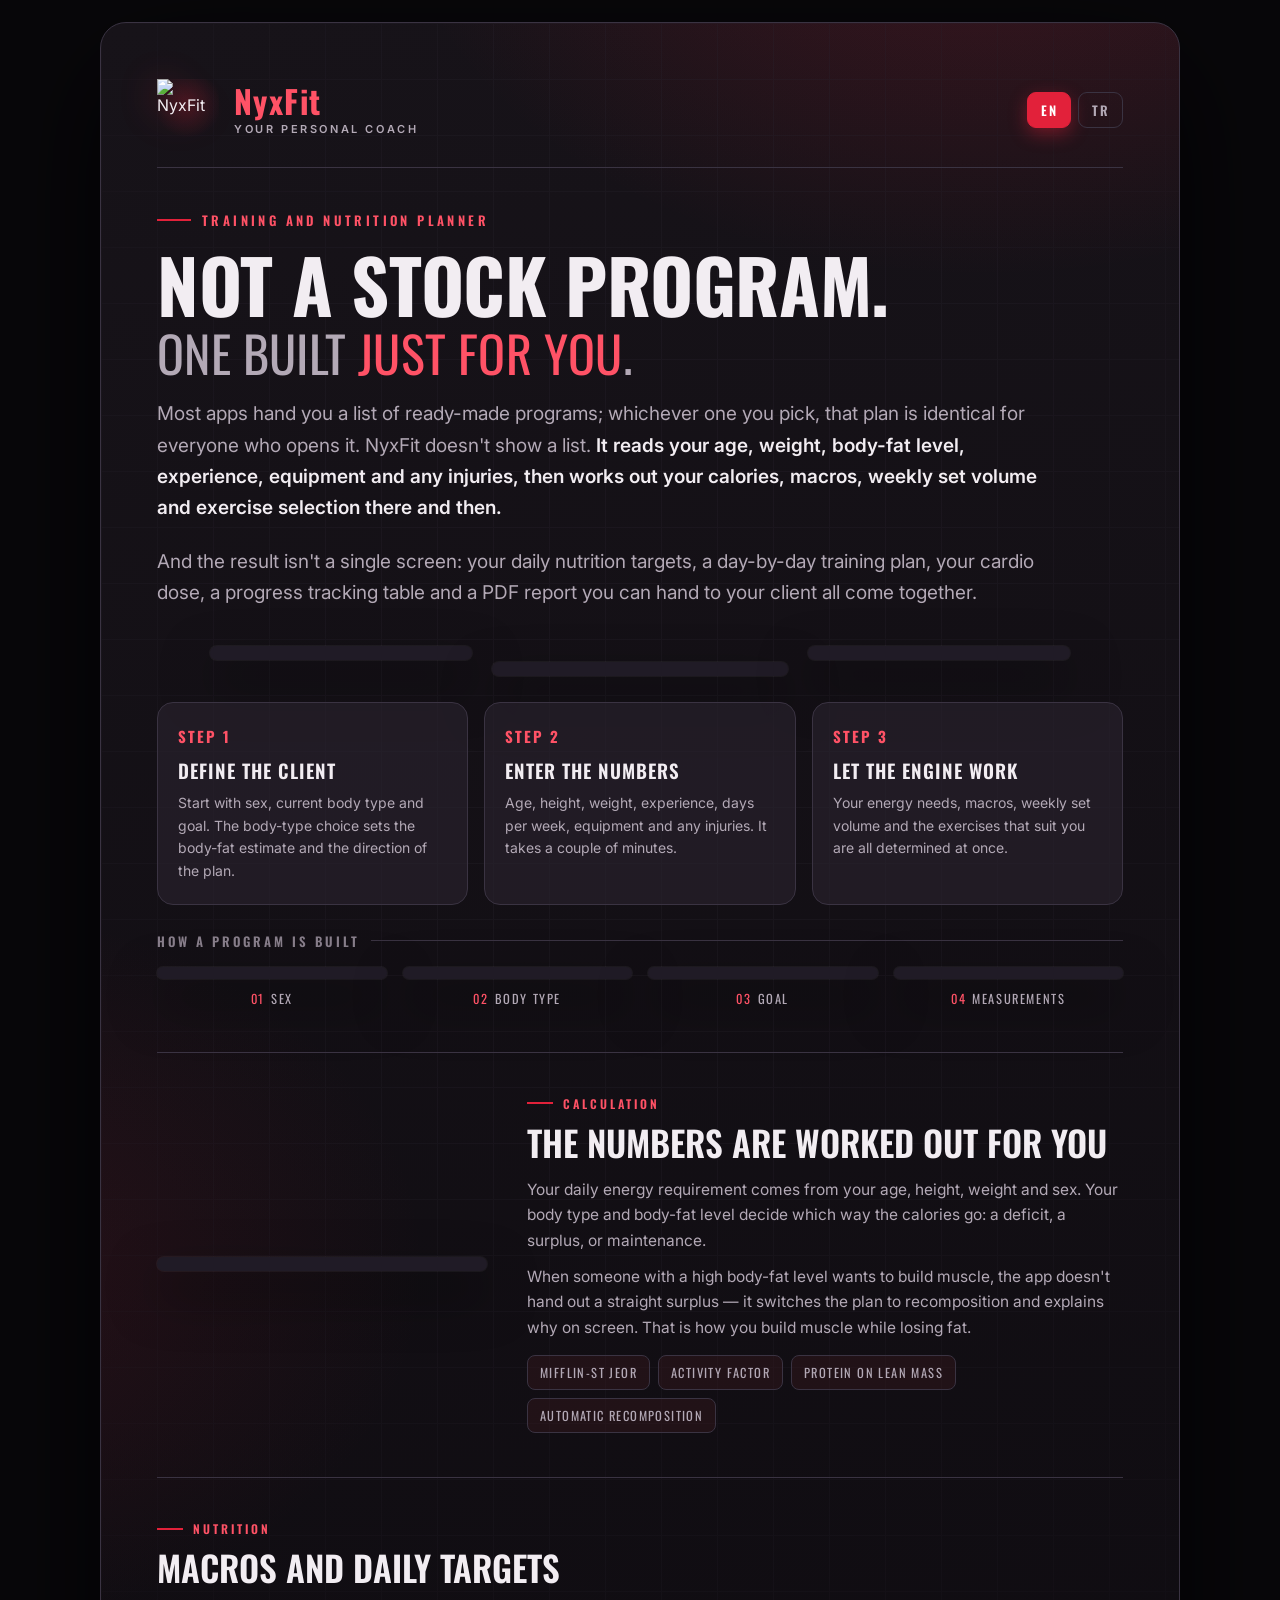
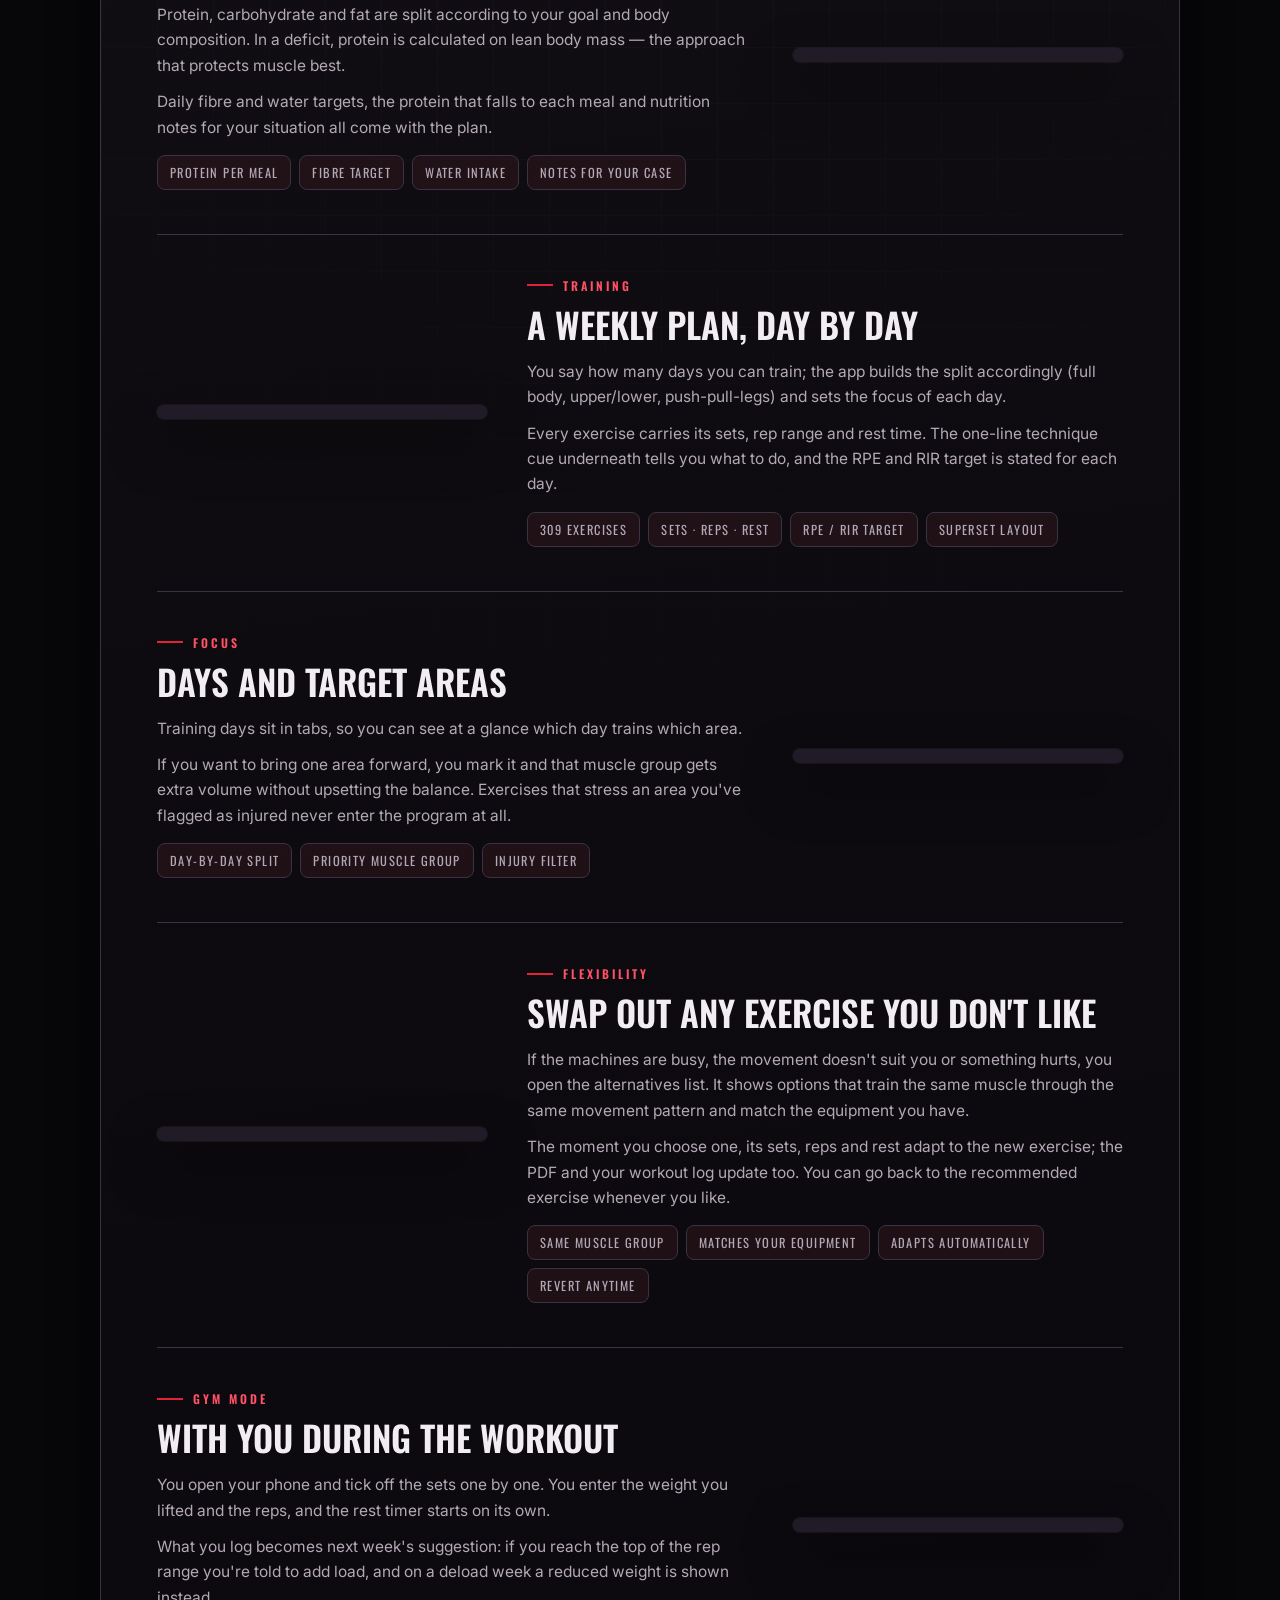
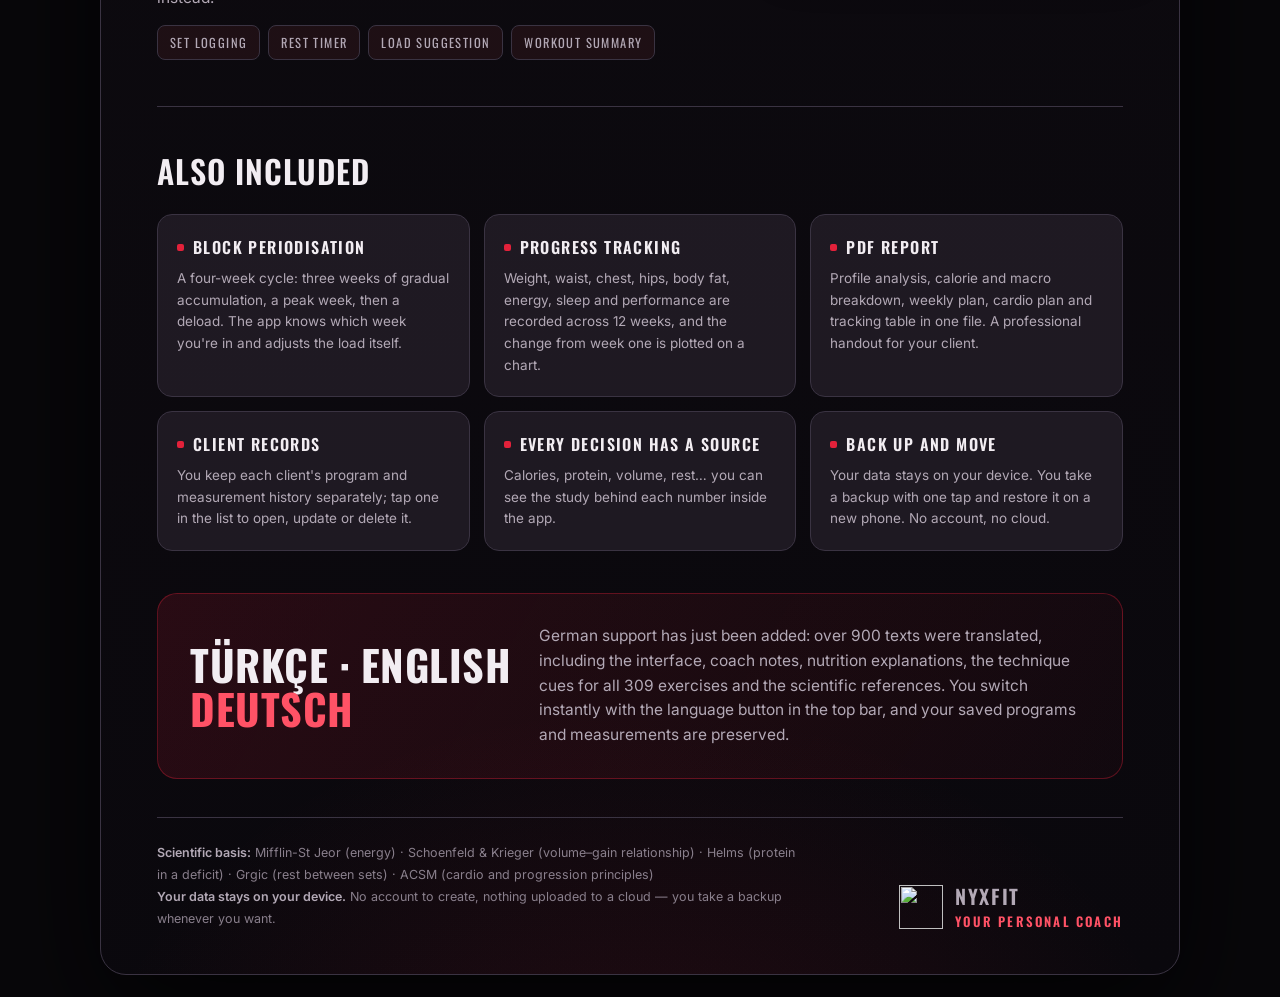
==== en.html @ 2f32eb9a "Add files via upload" ====
<!DOCTYPE html>
<html lang="en">
<head>
<meta charset="utf-8">
<meta name="viewport" content="width=device-width,initial-scale=1">
<title>NyxFit — Personal training and nutrition planner</title>
<meta name="description" content="NyxFit doesn't list stock programs. It reads your age, weight, body-fat level, experience and equipment, then works out your calories, macros, weekly set volume and exercise selection.">
<meta name="theme-color" content="#0e0b10">
<link rel="icon" href="https://utkuozcn.github.io/NyxFit/logo.png">
<link rel="apple-touch-icon" href="https://utkuozcn.github.io/NyxFit/logo.png">
<link rel="alternate" hreflang="tr" href="https://utkuozcn.github.io/NyxFit/">
<link rel="alternate" hreflang="en" href="https://utkuozcn.github.io/NyxFit/en.html">
<link rel="alternate" hreflang="x-default" href="https://utkuozcn.github.io/NyxFit/">

<meta property="og:type" content="website">
<meta property="og:site_name" content="NyxFit">
<meta property="og:locale" content="en_US">
<meta property="og:url" content="https://utkuozcn.github.io/NyxFit/en.html">
<meta property="og:title" content="NyxFit — Your Personal Coach">
<meta property="og:description" content="Not a stock program — one built just for you. Personalised calories, macros and a weekly training plan. Turkish, English and German.">
<meta property="og:image" content="https://utkuozcn.github.io/NyxFit/og-image-en.png">
<meta property="og:image:secure_url" content="https://utkuozcn.github.io/NyxFit/og-image-en.png">
<meta property="og:image:type" content="image/png">
<meta property="og:image:width" content="1200">
<meta property="og:image:height" content="630">
<meta property="og:image:alt" content="NyxFit — Not a stock program, one built just for you.">

<meta name="twitter:card" content="summary_large_image">
<meta name="twitter:title" content="NyxFit — Your Personal Coach">
<meta name="twitter:description" content="Not a stock program — one built just for you. Personalised calories, macros and a weekly training plan. Turkish, English and German.">
<meta name="twitter:image" content="https://utkuozcn.github.io/NyxFit/og-image-en.png">
<meta name="twitter:image:alt" content="NyxFit — Not a stock program, one built just for you.">

<link rel="preconnect" href="https://fonts.googleapis.com">
<link rel="preconnect" href="https://fonts.gstatic.com" crossorigin>
<link href="https://fonts.googleapis.com/css2?family=Oswald:wght@400;500;600;700&family=Inter:wght@400;500;600;700;800&display=swap" rel="stylesheet">
<style>
:root{
  --bg1:#171319; --bg2:#0e0b10; --card:#2a2430;
  --red:#e2213a; --red-bright:#ff5266; --red-deep:#8f1a2b;
  --ink:#f2edf2; --sub:#b3a9b6; --faint:#897f8c; --line:#3a3342; --line2:#2c2733;
  --display:'Oswald','DejaVu Sans Condensed','Arial Narrow',sans-serif;
  --body:'Inter','DejaVu Sans',system-ui,sans-serif;
}
*{box-sizing:border-box;margin:0;padding:0}
body{background:#08070a;color:var(--ink);font-family:var(--body);display:flex;justify-content:center;padding:22px 10px;-webkit-font-smoothing:antialiased}
.poster{
  width:1080px;position:relative;overflow:hidden;border:1px solid var(--line);border-radius:26px;
  background:
    radial-gradient(1000px 700px at 82% -4%, rgba(226,33,58,.20), transparent 60%),
    radial-gradient(820px 620px at -14% 30%, rgba(143,26,43,.17), transparent 58%),
    radial-gradient(900px 700px at 50% 104%, rgba(226,33,58,.12), transparent 62%),
    linear-gradient(172deg,var(--bg1) 0%,var(--bg2) 52%,#0a080d 100%);
  padding:56px 56px 44px;box-shadow:0 40px 120px rgba(0,0,0,.72);
}
.poster::before{
  content:"";position:absolute;inset:0;pointer-events:none;opacity:.26;
  background-image:linear-gradient(var(--line2) 1px,transparent 1px),linear-gradient(90deg,var(--line2) 1px,transparent 1px);
  background-size:56px 56px;
  mask-image:radial-gradient(130% 60% at 50% 12%,#000 22%,transparent 76%);
  -webkit-mask-image:radial-gradient(130% 60% at 50% 12%,#000 22%,transparent 76%);
}
.poster>*{position:relative}

.top{display:flex;align-items:center;gap:15px;padding-bottom:26px;border-bottom:1px solid var(--line)}
.logo{width:62px;height:62px;flex:0 0 auto;display:grid;place-items:center;border-radius:16px;
  background:radial-gradient(circle at 50% 40%, rgba(226,33,58,.22), rgba(226,33,58,0) 70%)}
.logo img{width:100%;height:100%;object-fit:contain;display:block;filter:drop-shadow(0 6px 18px rgba(226,33,58,.45))}
.wm b{font-family:var(--display);font-weight:700;font-size:32px;letter-spacing:1.4px;color:var(--red-bright);display:block;line-height:1}
.wm span{font-size:11px;letter-spacing:2.6px;text-transform:uppercase;color:var(--sub);font-weight:600;display:block;margin-top:5px}
.langs{margin-left:auto;display:flex;gap:7px;align-items:center}
.lang{font-family:var(--display);font-size:13px;font-weight:600;letter-spacing:1.5px;padding:7px 13px;
  border-radius:9px;border:1px solid var(--line);color:var(--sub);text-decoration:none;display:inline-block;
  transition:border-color .15s ease,color .15s ease,background .15s ease}
a.lang:hover{border-color:var(--red);color:var(--ink);background:rgba(226,33,58,.12)}
.lang.on{background:var(--red);border-color:var(--red);color:#fff;box-shadow:0 6px 18px rgba(226,33,58,.4)}



.eyebrow{font-family:var(--display);font-weight:600;font-size:13px;letter-spacing:3.4px;text-transform:uppercase;color:var(--red-bright);display:flex;align-items:center;gap:11px;margin:42px 0 18px}
.eyebrow::before{content:"";width:34px;height:2px;background:var(--red)}
h1{font-family:var(--display);font-weight:700;font-size:74px;line-height:.97;text-transform:uppercase;letter-spacing:-.3px}
h1 .thin{display:block;font-weight:400;color:var(--sub);font-size:50px;margin-top:8px;letter-spacing:.4px}
h1 .hot{color:var(--red-bright)}
.lede{font-size:19px;line-height:1.65;color:var(--sub);max-width:900px;margin-top:22px}
.lede b{color:var(--ink);font-weight:600}

.hero-shots{display:flex;gap:20px;justify-content:center;align-items:flex-end;margin:38px 0 4px}
.hero-shots .phone{width:262px}
.hero-shots .phone.mid{width:296px;margin-bottom:-16px}

.phone{border:7px solid #201b26;border-radius:30px;overflow:hidden;background:#000;box-shadow:0 22px 50px rgba(0,0,0,.6),0 0 0 1px rgba(255,255,255,.05)}
.phone img{width:100%;display:block}

.how{margin-top:42px;display:grid;grid-template-columns:repeat(3,1fr);gap:16px}
.how .s{background:rgba(42,36,48,.6);border:1px solid var(--line);border-radius:16px;padding:22px 20px}
.how .n{font-family:var(--display);font-weight:700;font-size:15px;letter-spacing:2px;color:var(--red-bright);margin-bottom:9px}
.how b{font-family:var(--display);font-weight:600;font-size:19px;letter-spacing:1px;text-transform:uppercase;display:block;margin-bottom:8px}
.how p{font-size:14px;line-height:1.6;color:var(--sub)}

.flow{margin-top:26px}
.flow-h{font-family:var(--display);font-weight:600;font-size:13px;letter-spacing:3px;text-transform:uppercase;color:var(--faint);margin-bottom:16px;display:flex;align-items:center;gap:11px}
.flow-h::after{content:"";flex:1;height:1px;background:var(--line)}
.flow-row{display:grid;grid-template-columns:repeat(4,1fr);gap:16px}
.step{display:flex;flex-direction:column;gap:10px}
.step .phone{border-width:6px;border-radius:24px}
.step .cap{font-family:var(--display);font-size:12.5px;letter-spacing:1.6px;text-transform:uppercase;color:var(--sub);text-align:center}
.step .cap i{font-style:normal;color:var(--red-bright);margin-right:6px}

.feat{display:grid;grid-template-columns:330px 1fr;gap:40px;align-items:center;margin-top:44px;padding-top:42px;border-top:1px solid var(--line)}
.feat.rev{grid-template-columns:1fr 330px}
.feat.rev .shot{order:2}
.feat .phone{width:100%}
.copy .label{font-family:var(--display);font-weight:600;font-size:12px;letter-spacing:3px;text-transform:uppercase;color:var(--red-bright);margin-bottom:12px;display:flex;align-items:center;gap:10px}
.copy .label::before{content:"";width:26px;height:2px;background:var(--red)}
.copy h2{font-family:var(--display);font-weight:600;font-size:35px;line-height:1.08;text-transform:uppercase;margin-bottom:15px}
.copy p{font-size:15.5px;line-height:1.64;color:var(--sub);margin-bottom:11px}
.chips{display:flex;flex-wrap:wrap;gap:8px;margin-top:15px}
.chips span{font-family:var(--display);font-size:12.5px;letter-spacing:1.4px;text-transform:uppercase;color:var(--sub);border:1px solid var(--line);background:rgba(58,26,32,.4);padding:7px 12px;border-radius:8px}

.more{margin-top:46px;padding-top:40px;border-top:1px solid var(--line)}
.more .head{font-family:var(--display);font-weight:600;font-size:32px;text-transform:uppercase;letter-spacing:1px;margin-bottom:20px}
.xgrid{display:grid;grid-template-columns:repeat(3,1fr);gap:14px}
.x{background:rgba(42,36,48,.62);border:1px solid var(--line);border-radius:15px;padding:20px 19px}
.x b{font-family:var(--display);font-weight:600;font-size:16px;letter-spacing:1.4px;text-transform:uppercase;display:flex;align-items:center;gap:9px;margin-bottom:9px}
.x b::before{content:"";width:7px;height:7px;border-radius:2px;background:var(--red);flex:0 0 auto}
.x p{font-size:13.5px;line-height:1.6;color:var(--sub)}

.langband{margin-top:42px;border:1px solid rgba(226,33,58,.35);background:linear-gradient(120deg,rgba(226,33,58,.14),rgba(143,26,43,.06));border-radius:20px;padding:30px 32px;display:flex;align-items:center;gap:28px;flex-wrap:wrap}
.langband .big{font-family:var(--display);font-weight:700;font-size:42px;letter-spacing:.5px;text-transform:uppercase;line-height:1.05}
.langband .big em{font-style:normal;color:var(--red-bright)}
.langband p{font-size:15.5px;line-height:1.6;color:var(--sub);flex:1;min-width:320px}

.foot{margin-top:38px;padding-top:24px;border-top:1px solid var(--line);display:flex;justify-content:space-between;align-items:flex-end;gap:26px;flex-wrap:wrap}
.cite{font-size:12.5px;color:var(--faint);line-height:1.75;max-width:640px}
.cite b{color:var(--sub);font-weight:600}
.sign{display:flex;align-items:center;gap:12px}
.sign img{width:44px;height:44px;object-fit:contain}
.sign div{font-family:var(--display);font-weight:600;font-size:20px;letter-spacing:1.6px;text-transform:uppercase;color:var(--sub);line-height:1.25}
.sign em{font-style:normal;color:var(--red-bright);display:block;font-size:13px;letter-spacing:2.2px;margin-top:4px}

@media print{ body{padding:0;background:#fff} .poster{border:none;border-radius:0;box-shadow:none;width:100%} }
@media (max-width:1140px){
  .poster{width:100%;padding:32px 20px 28px}
  h1{font-size:8.4vw} h1 .thin{font-size:5.8vw}
  .hero-shots{flex-wrap:wrap;gap:14px} .hero-shots .phone,.hero-shots .phone.mid{width:44%;margin:0}
  .how,.xgrid{grid-template-columns:1fr}
  .flow-row{grid-template-columns:1fr 1fr}
  .feat,.feat.rev{grid-template-columns:1fr;gap:24px} .feat.rev .shot{order:0}
  .shot{max-width:330px;margin:0 auto}
  .copy h2{font-size:29px}
  .langband .big{font-size:31px}
}
</style>
</head>
<body>
<div class="poster">

  <div class="top">
    <div class="logo"><img src="img-en/logo.webp" alt="NyxFit"></div>
    <div class="wm"><b>NyxFit</b><span>Your Personal Coach</span></div>
    <div class="langs">
      <span class="lang on">EN</span>
      <a class="lang" href="index.html" hreflang="tr">TR</a>
    </div>
  </div>

  <div class="eyebrow">Training and nutrition planner</div>
  <h1>Not a stock program.<span class="thin">One built <span class="hot">just for you</span>.</span></h1>
  <p class="lede">Most apps hand you a list of ready-made programs; whichever one you pick, that plan is identical for everyone who opens it. NyxFit doesn't show a list. <b>It reads your age, weight, body-fat level, experience, equipment and any injuries, then works out your calories, macros, weekly set volume and exercise selection there and then.</b></p>
  <p class="lede">And the result isn't a single screen: your daily nutrition targets, a day-by-day training plan, your cardio dose, a progress tracking table and a PDF report you can hand to your client all come together.</p>

  <div class="hero-shots">
    <div class="phone"><img src="img-en/ana.webp" alt=""></div>
    <div class="phone mid"><img src="img-en/programkarti.webp" alt=""></div>
    <div class="phone"><img src="img-en/program.webp" alt=""></div>
  </div>

  <div class="how"><div class="s"><div class="n">STEP 1</div><b>Define the client</b><p>Start with sex, current body type and goal. The body-type choice sets the body-fat estimate and the direction of the plan.</p></div><div class="s"><div class="n">STEP 2</div><b>Enter the numbers</b><p>Age, height, weight, experience, days per week, equipment and any injuries. It takes a couple of minutes.</p></div><div class="s"><div class="n">STEP 3</div><b>Let the engine work</b><p>Your energy needs, macros, weekly set volume and the exercises that suit you are all determined at once.</p></div></div>

  <div class="flow">
    <div class="flow-h">How a program is built</div>
    <div class="flow-row"><div class="step"><div class="phone"><img loading="lazy" src="img-en/cinsiyet.webp" alt=""></div><div class="cap"><i>01</i>Sex</div></div><div class="step"><div class="phone"><img loading="lazy" src="img-en/vucut.webp" alt=""></div><div class="cap"><i>02</i>Body type</div></div><div class="step"><div class="phone"><img loading="lazy" src="img-en/hedef.webp" alt=""></div><div class="cap"><i>03</i>Goal</div></div><div class="step"><div class="phone"><img loading="lazy" src="img-en/bilgiler.webp" alt=""></div><div class="cap"><i>04</i>Measurements</div></div></div>
  </div>

  
    <section class="feat ">
      <div class="shot"><div class="phone"><img loading="lazy" src="img-en/programkarti.webp" alt=""></div></div>
      <div class="copy">
        <div class="label">Calculation</div>
        <h2>The numbers are worked out for you</h2>
        <p>Your daily energy requirement comes from your age, height, weight and sex. Your body type and body-fat level decide which way the calories go: a deficit, a surplus, or maintenance.</p><p>When someone with a high body-fat level wants to build muscle, the app doesn't hand out a straight surplus — it switches the plan to recomposition and explains why on screen. That is how you build muscle while losing fat.</p>
        <div class="chips"><span>Mifflin-St Jeor</span><span>Activity factor</span><span>Protein on lean mass</span><span>Automatic recomposition</span></div>
      </div>
    </section>
    <section class="feat rev">
      <div class="shot"><div class="phone"><img loading="lazy" src="img-en/besin.webp" alt=""></div></div>
      <div class="copy">
        <div class="label">Nutrition</div>
        <h2>Macros and daily targets</h2>
        <p>Protein, carbohydrate and fat are split according to your goal and body composition. In a deficit, protein is calculated on lean body mass — the approach that protects muscle best.</p><p>Daily fibre and water targets, the protein that falls to each meal and nutrition notes for your situation all come with the plan.</p>
        <div class="chips"><span>Protein per meal</span><span>Fibre target</span><span>Water intake</span><span>Notes for your case</span></div>
      </div>
    </section>
    <section class="feat ">
      <div class="shot"><div class="phone"><img loading="lazy" src="img-en/program.webp" alt=""></div></div>
      <div class="copy">
        <div class="label">Training</div>
        <h2>A weekly plan, day by day</h2>
        <p>You say how many days you can train; the app builds the split accordingly (full body, upper/lower, push-pull-legs) and sets the focus of each day.</p><p>Every exercise carries its sets, rep range and rest time. The one-line technique cue underneath tells you what to do, and the RPE and RIR target is stated for each day.</p>
        <div class="chips"><span>309 exercises</span><span>Sets · reps · rest</span><span>RPE / RIR target</span><span>Superset layout</span></div>
      </div>
    </section>
    <section class="feat rev">
      <div class="shot"><div class="phone"><img loading="lazy" src="img-en/gunsecim.webp" alt=""></div></div>
      <div class="copy">
        <div class="label">Focus</div>
        <h2>Days and target areas</h2>
        <p>Training days sit in tabs, so you can see at a glance which day trains which area.</p><p>If you want to bring one area forward, you mark it and that muscle group gets extra volume without upsetting the balance. Exercises that stress an area you've flagged as injured never enter the program at all.</p>
        <div class="chips"><span>Day-by-day split</span><span>Priority muscle group</span><span>Injury filter</span></div>
      </div>
    </section>
    <section class="feat ">
      <div class="shot"><div class="phone"><img loading="lazy" src="img-en/alternatif.webp" alt=""></div></div>
      <div class="copy">
        <div class="label">Flexibility</div>
        <h2>Swap out any exercise you don't like</h2>
        <p>If the machines are busy, the movement doesn't suit you or something hurts, you open the alternatives list. It shows options that train the same muscle through the same movement pattern and match the equipment you have.</p><p>The moment you choose one, its sets, reps and rest adapt to the new exercise; the PDF and your workout log update too. You can go back to the recommended exercise whenever you like.</p>
        <div class="chips"><span>Same muscle group</span><span>Matches your equipment</span><span>Adapts automatically</span><span>Revert anytime</span></div>
      </div>
    </section>
    <section class="feat rev">
      <div class="shot"><div class="phone"><img loading="lazy" src="img-en/salonmodu.webp" alt=""></div></div>
      <div class="copy">
        <div class="label">Gym mode</div>
        <h2>With you during the workout</h2>
        <p>You open your phone and tick off the sets one by one. You enter the weight you lifted and the reps, and the rest timer starts on its own.</p><p>What you log becomes next week's suggestion: if you reach the top of the rep range you're told to add load, and on a deload week a reduced weight is shown instead.</p>
        <div class="chips"><span>Set logging</span><span>Rest timer</span><span>Load suggestion</span><span>Workout summary</span></div>
      </div>
    </section>

  <div class="more">
    <div class="head">Also included</div>
    <div class="xgrid"><div class='x'><b>Block periodisation</b><p>A four-week cycle: three weeks of gradual accumulation, a peak week, then a deload. The app knows which week you're in and adjusts the load itself.</p></div><div class='x'><b>Progress tracking</b><p>Weight, waist, chest, hips, body fat, energy, sleep and performance are recorded across 12 weeks, and the change from week one is plotted on a chart.</p></div><div class='x'><b>PDF report</b><p>Profile analysis, calorie and macro breakdown, weekly plan, cardio plan and tracking table in one file. A professional handout for your client.</p></div><div class='x'><b>Client records</b><p>You keep each client's program and measurement history separately; tap one in the list to open, update or delete it.</p></div><div class='x'><b>Every decision has a source</b><p>Calories, protein, volume, rest… you can see the study behind each number inside the app.</p></div><div class='x'><b>Back up and move</b><p>Your data stays on your device. You take a backup with one tap and restore it on a new phone. No account, no cloud.</p></div></div>
  </div>

  <div class="langband">
    <div class="big"><span lang="tr">Türkçe</span> · English<br><em lang="de">Deutsch</em></div>
    <p>German support has just been added: over 900 texts were translated, including the interface, coach notes, nutrition explanations, the technique cues for all 309 exercises and the scientific references. You switch instantly with the language button in the top bar, and your saved programs and measurements are preserved.</p>
  </div>

  <div class="foot">
    <div class="cite">
      <b>Scientific basis:</b> Mifflin-St Jeor (energy) · Schoenfeld &amp; Krieger (volume–gain relationship) · Helms (protein in a deficit) · Grgic (rest between sets) · ACSM (cardio and progression principles)<br>
      <b>Your data stays on your device.</b> No account to create, nothing uploaded to a cloud — you take a backup whenever you want.
    </div>
    <div class="sign">
      <img src="img-en/logo.webp" alt="">
      <div>NyxFit<em>Your Personal Coach</em></div>
    </div>
  </div>

</div>
</body>
</html>
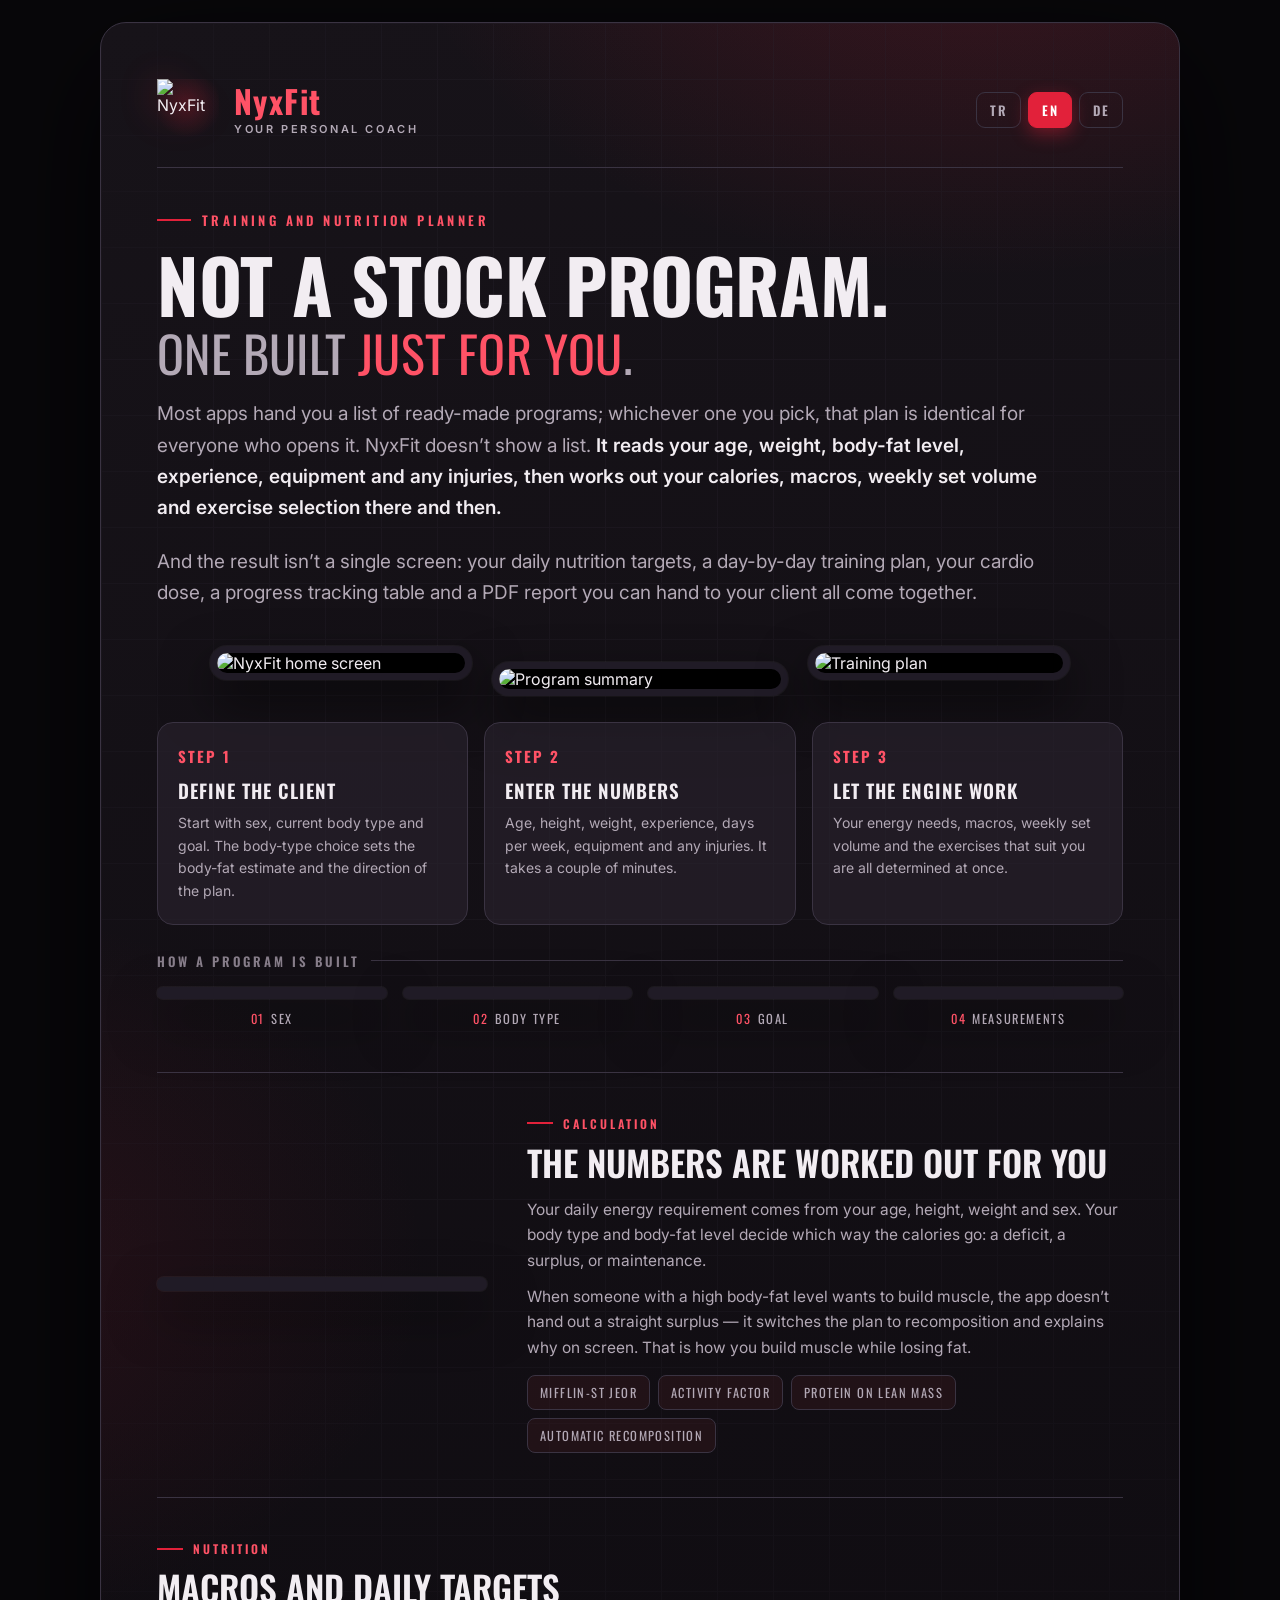
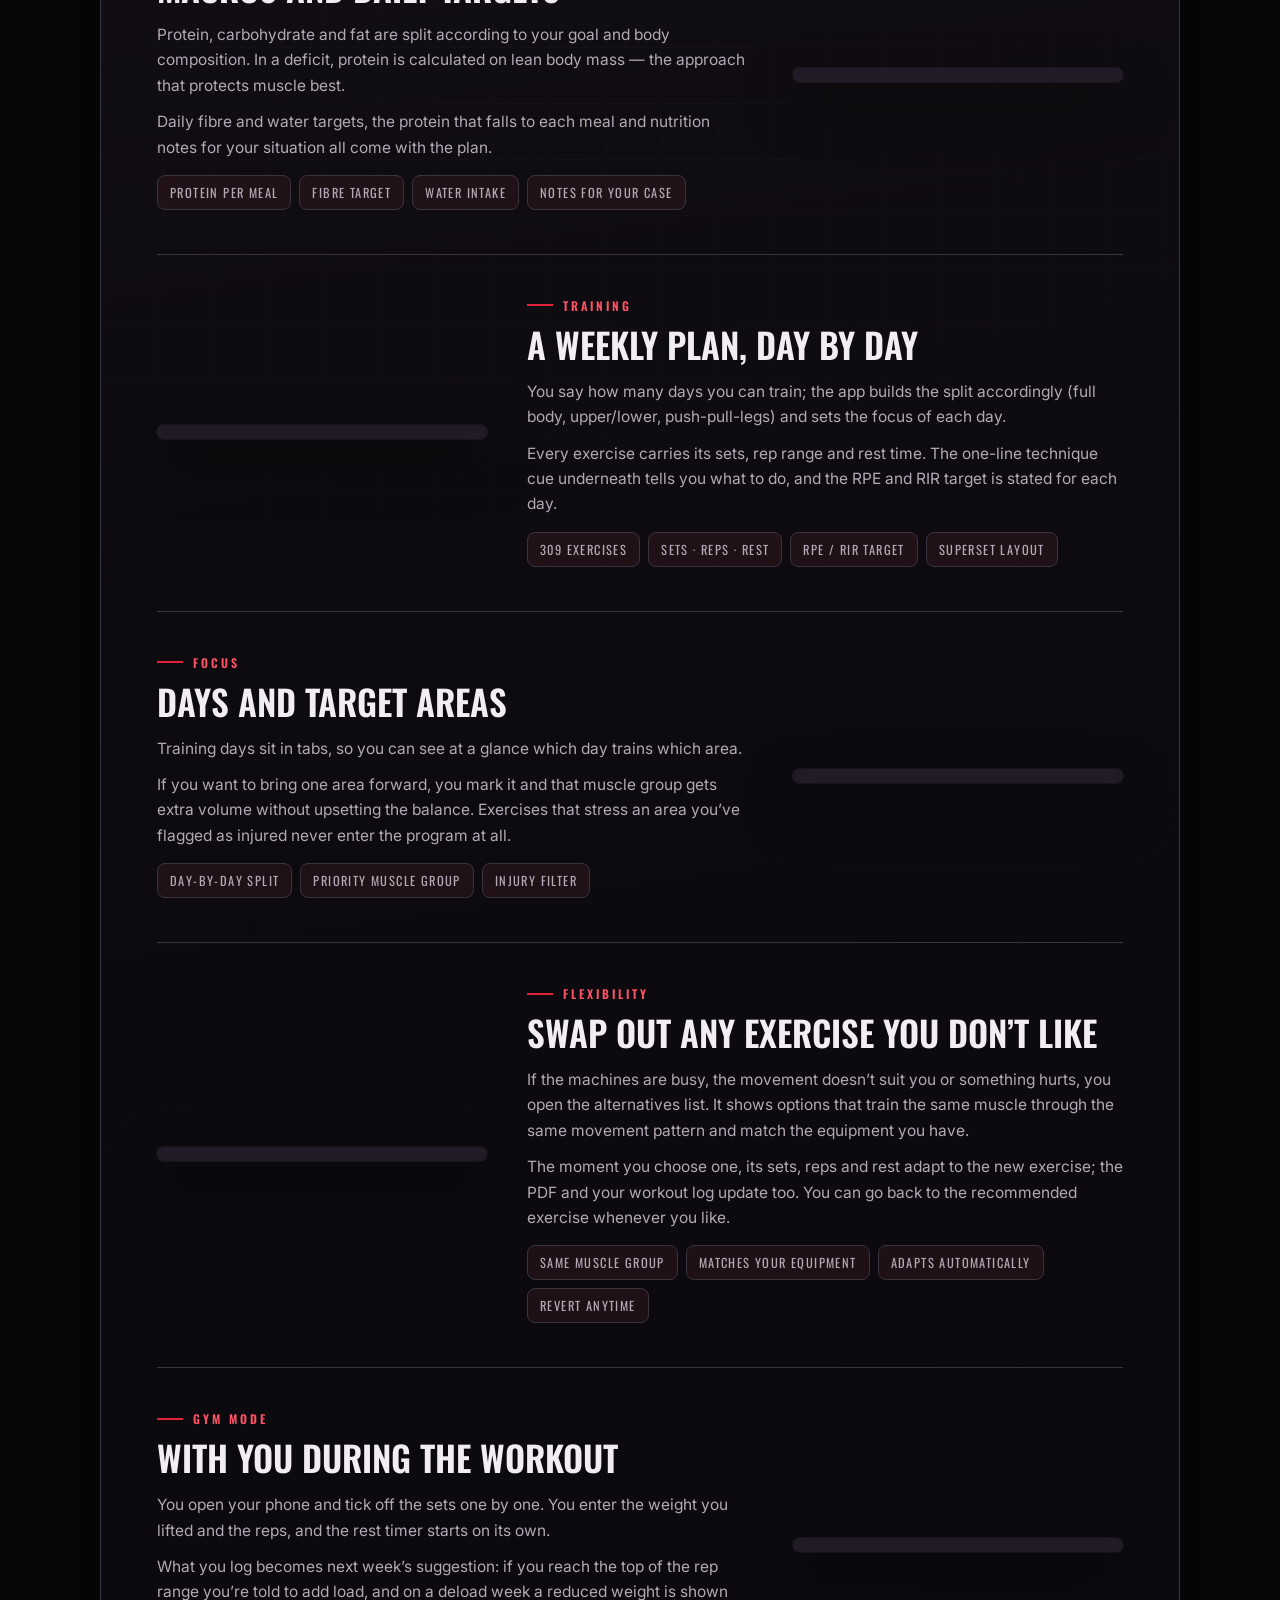
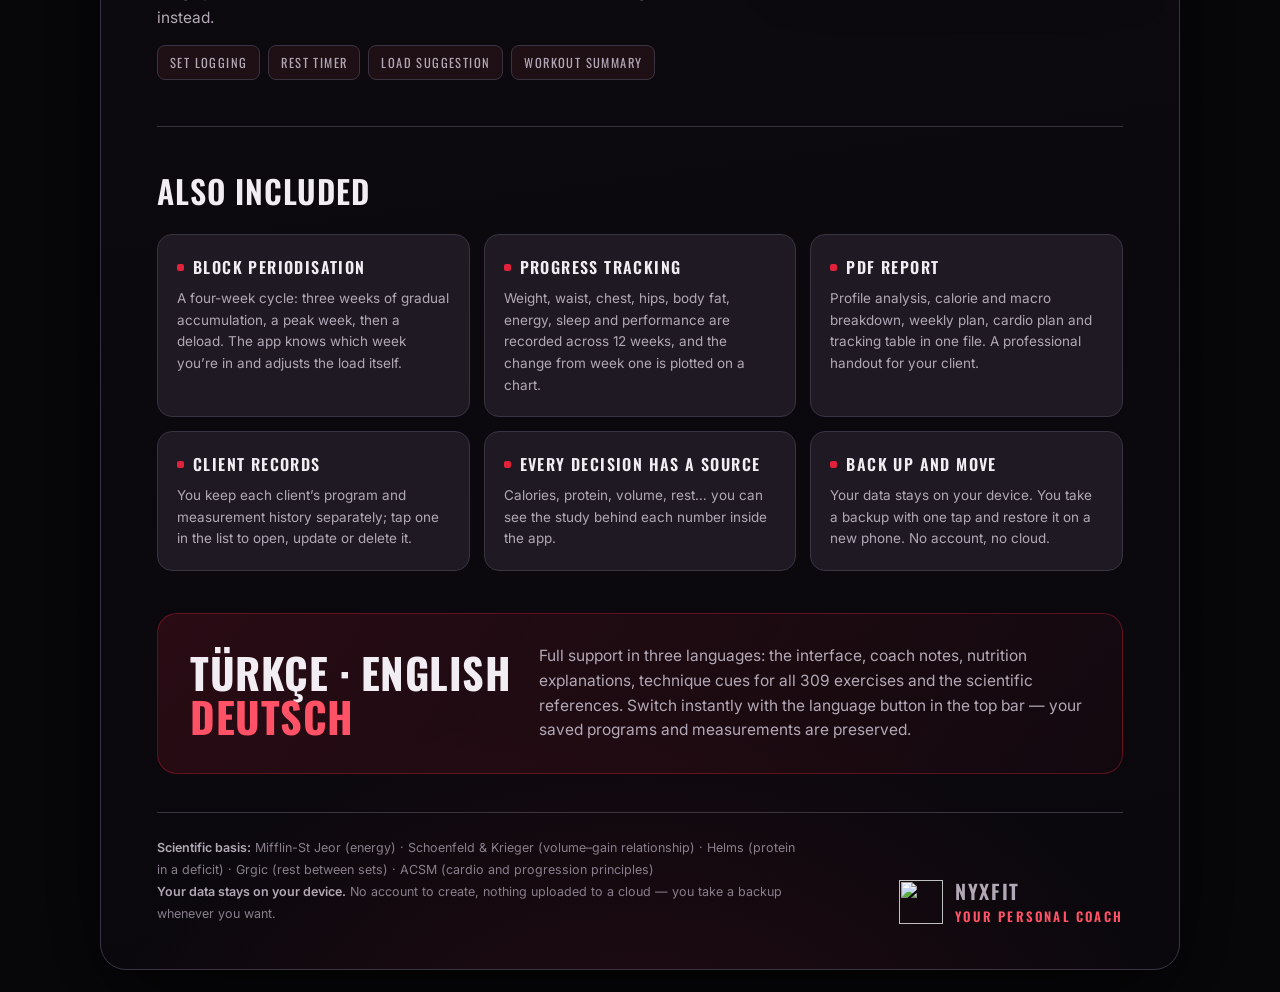
==== commit 2e184364: "Add files via upload" ====
--- a/en.html
+++ b/en.html
@@ -6,247 +6,154 @@
 <title>NyxFit — Personal training and nutrition planner</title>
 <meta name="description" content="NyxFit doesn't list stock programs. It reads your age, weight, body-fat level, experience and equipment, then works out your calories, macros, weekly set volume and exercise selection.">
 <meta name="theme-color" content="#0e0b10">
-<link rel="icon" href="https://utkuozcn.github.io/NyxFit/logo.png">
-<link rel="apple-touch-icon" href="https://utkuozcn.github.io/NyxFit/logo.png">
+<link rel="icon" href="img/logo.png">
+<link rel="apple-touch-icon" href="img/logo.png">
 <link rel="alternate" hreflang="tr" href="https://utkuozcn.github.io/NyxFit/">
 <link rel="alternate" hreflang="en" href="https://utkuozcn.github.io/NyxFit/en.html">
+<link rel="alternate" hreflang="de" href="https://utkuozcn.github.io/NyxFit/de.html">
 <link rel="alternate" hreflang="x-default" href="https://utkuozcn.github.io/NyxFit/">
 
 <meta property="og:type" content="website">
 <meta property="og:site_name" content="NyxFit">
-<meta property="og:locale" content="en_US">
+<meta property="og:locale" content="en_GB">
 <meta property="og:url" content="https://utkuozcn.github.io/NyxFit/en.html">
 <meta property="og:title" content="NyxFit — Your Personal Coach">
 <meta property="og:description" content="Not a stock program — one built just for you. Personalised calories, macros and a weekly training plan. Turkish, English and German.">
-<meta property="og:image" content="https://utkuozcn.github.io/NyxFit/og-image-en.png">
-<meta property="og:image:secure_url" content="https://utkuozcn.github.io/NyxFit/og-image-en.png">
-<meta property="og:image:type" content="image/png">
+<meta property="og:image" content="https://utkuozcn.github.io/NyxFit/og-image.png">
 <meta property="og:image:width" content="1200">
 <meta property="og:image:height" content="630">
-<meta property="og:image:alt" content="NyxFit — Not a stock program, one built just for you.">
 
 <meta name="twitter:card" content="summary_large_image">
 <meta name="twitter:title" content="NyxFit — Your Personal Coach">
-<meta name="twitter:description" content="Not a stock program — one built just for you. Personalised calories, macros and a weekly training plan. Turkish, English and German.">
-<meta name="twitter:image" content="https://utkuozcn.github.io/NyxFit/og-image-en.png">
-<meta name="twitter:image:alt" content="NyxFit — Not a stock program, one built just for you.">
+<meta name="twitter:description" content="Not a stock program — one built just for you. Personalised calories, macros and a weekly training plan.">
+<meta name="twitter:image" content="https://utkuozcn.github.io/NyxFit/og-image.png">
 
 <link rel="preconnect" href="https://fonts.googleapis.com">
 <link rel="preconnect" href="https://fonts.gstatic.com" crossorigin>
 <link href="https://fonts.googleapis.com/css2?family=Oswald:wght@400;500;600;700&family=Inter:wght@400;500;600;700;800&display=swap" rel="stylesheet">
-<style>
-:root{
-  --bg1:#171319; --bg2:#0e0b10; --card:#2a2430;
-  --red:#e2213a; --red-bright:#ff5266; --red-deep:#8f1a2b;
-  --ink:#f2edf2; --sub:#b3a9b6; --faint:#897f8c; --line:#3a3342; --line2:#2c2733;
-  --display:'Oswald','DejaVu Sans Condensed','Arial Narrow',sans-serif;
-  --body:'Inter','DejaVu Sans',system-ui,sans-serif;
-}
-*{box-sizing:border-box;margin:0;padding:0}
-body{background:#08070a;color:var(--ink);font-family:var(--body);display:flex;justify-content:center;padding:22px 10px;-webkit-font-smoothing:antialiased}
-.poster{
-  width:1080px;position:relative;overflow:hidden;border:1px solid var(--line);border-radius:26px;
-  background:
-    radial-gradient(1000px 700px at 82% -4%, rgba(226,33,58,.20), transparent 60%),
-    radial-gradient(820px 620px at -14% 30%, rgba(143,26,43,.17), transparent 58%),
-    radial-gradient(900px 700px at 50% 104%, rgba(226,33,58,.12), transparent 62%),
-    linear-gradient(172deg,var(--bg1) 0%,var(--bg2) 52%,#0a080d 100%);
-  padding:56px 56px 44px;box-shadow:0 40px 120px rgba(0,0,0,.72);
-}
-.poster::before{
-  content:"";position:absolute;inset:0;pointer-events:none;opacity:.26;
-  background-image:linear-gradient(var(--line2) 1px,transparent 1px),linear-gradient(90deg,var(--line2) 1px,transparent 1px);
-  background-size:56px 56px;
-  mask-image:radial-gradient(130% 60% at 50% 12%,#000 22%,transparent 76%);
-  -webkit-mask-image:radial-gradient(130% 60% at 50% 12%,#000 22%,transparent 76%);
-}
-.poster>*{position:relative}
-
-.top{display:flex;align-items:center;gap:15px;padding-bottom:26px;border-bottom:1px solid var(--line)}
-.logo{width:62px;height:62px;flex:0 0 auto;display:grid;place-items:center;border-radius:16px;
-  background:radial-gradient(circle at 50% 40%, rgba(226,33,58,.22), rgba(226,33,58,0) 70%)}
-.logo img{width:100%;height:100%;object-fit:contain;display:block;filter:drop-shadow(0 6px 18px rgba(226,33,58,.45))}
-.wm b{font-family:var(--display);font-weight:700;font-size:32px;letter-spacing:1.4px;color:var(--red-bright);display:block;line-height:1}
-.wm span{font-size:11px;letter-spacing:2.6px;text-transform:uppercase;color:var(--sub);font-weight:600;display:block;margin-top:5px}
-.langs{margin-left:auto;display:flex;gap:7px;align-items:center}
-.lang{font-family:var(--display);font-size:13px;font-weight:600;letter-spacing:1.5px;padding:7px 13px;
-  border-radius:9px;border:1px solid var(--line);color:var(--sub);text-decoration:none;display:inline-block;
-  transition:border-color .15s ease,color .15s ease,background .15s ease}
-a.lang:hover{border-color:var(--red);color:var(--ink);background:rgba(226,33,58,.12)}
-.lang.on{background:var(--red);border-color:var(--red);color:#fff;box-shadow:0 6px 18px rgba(226,33,58,.4)}
-
-
-
-.eyebrow{font-family:var(--display);font-weight:600;font-size:13px;letter-spacing:3.4px;text-transform:uppercase;color:var(--red-bright);display:flex;align-items:center;gap:11px;margin:42px 0 18px}
-.eyebrow::before{content:"";width:34px;height:2px;background:var(--red)}
-h1{font-family:var(--display);font-weight:700;font-size:74px;line-height:.97;text-transform:uppercase;letter-spacing:-.3px}
-h1 .thin{display:block;font-weight:400;color:var(--sub);font-size:50px;margin-top:8px;letter-spacing:.4px}
-h1 .hot{color:var(--red-bright)}
-.lede{font-size:19px;line-height:1.65;color:var(--sub);max-width:900px;margin-top:22px}
-.lede b{color:var(--ink);font-weight:600}
-
-.hero-shots{display:flex;gap:20px;justify-content:center;align-items:flex-end;margin:38px 0 4px}
-.hero-shots .phone{width:262px}
-.hero-shots .phone.mid{width:296px;margin-bottom:-16px}
-
-.phone{border:7px solid #201b26;border-radius:30px;overflow:hidden;background:#000;box-shadow:0 22px 50px rgba(0,0,0,.6),0 0 0 1px rgba(255,255,255,.05)}
-.phone img{width:100%;display:block}
-
-.how{margin-top:42px;display:grid;grid-template-columns:repeat(3,1fr);gap:16px}
-.how .s{background:rgba(42,36,48,.6);border:1px solid var(--line);border-radius:16px;padding:22px 20px}
-.how .n{font-family:var(--display);font-weight:700;font-size:15px;letter-spacing:2px;color:var(--red-bright);margin-bottom:9px}
-.how b{font-family:var(--display);font-weight:600;font-size:19px;letter-spacing:1px;text-transform:uppercase;display:block;margin-bottom:8px}
-.how p{font-size:14px;line-height:1.6;color:var(--sub)}
-
-.flow{margin-top:26px}
-.flow-h{font-family:var(--display);font-weight:600;font-size:13px;letter-spacing:3px;text-transform:uppercase;color:var(--faint);margin-bottom:16px;display:flex;align-items:center;gap:11px}
-.flow-h::after{content:"";flex:1;height:1px;background:var(--line)}
-.flow-row{display:grid;grid-template-columns:repeat(4,1fr);gap:16px}
-.step{display:flex;flex-direction:column;gap:10px}
-.step .phone{border-width:6px;border-radius:24px}
-.step .cap{font-family:var(--display);font-size:12.5px;letter-spacing:1.6px;text-transform:uppercase;color:var(--sub);text-align:center}
-.step .cap i{font-style:normal;color:var(--red-bright);margin-right:6px}
-
-.feat{display:grid;grid-template-columns:330px 1fr;gap:40px;align-items:center;margin-top:44px;padding-top:42px;border-top:1px solid var(--line)}
-.feat.rev{grid-template-columns:1fr 330px}
-.feat.rev .shot{order:2}
-.feat .phone{width:100%}
-.copy .label{font-family:var(--display);font-weight:600;font-size:12px;letter-spacing:3px;text-transform:uppercase;color:var(--red-bright);margin-bottom:12px;display:flex;align-items:center;gap:10px}
-.copy .label::before{content:"";width:26px;height:2px;background:var(--red)}
-.copy h2{font-family:var(--display);font-weight:600;font-size:35px;line-height:1.08;text-transform:uppercase;margin-bottom:15px}
-.copy p{font-size:15.5px;line-height:1.64;color:var(--sub);margin-bottom:11px}
-.chips{display:flex;flex-wrap:wrap;gap:8px;margin-top:15px}
-.chips span{font-family:var(--display);font-size:12.5px;letter-spacing:1.4px;text-transform:uppercase;color:var(--sub);border:1px solid var(--line);background:rgba(58,26,32,.4);padding:7px 12px;border-radius:8px}
-
-.more{margin-top:46px;padding-top:40px;border-top:1px solid var(--line)}
-.more .head{font-family:var(--display);font-weight:600;font-size:32px;text-transform:uppercase;letter-spacing:1px;margin-bottom:20px}
-.xgrid{display:grid;grid-template-columns:repeat(3,1fr);gap:14px}
-.x{background:rgba(42,36,48,.62);border:1px solid var(--line);border-radius:15px;padding:20px 19px}
-.x b{font-family:var(--display);font-weight:600;font-size:16px;letter-spacing:1.4px;text-transform:uppercase;display:flex;align-items:center;gap:9px;margin-bottom:9px}
-.x b::before{content:"";width:7px;height:7px;border-radius:2px;background:var(--red);flex:0 0 auto}
-.x p{font-size:13.5px;line-height:1.6;color:var(--sub)}
-
-.langband{margin-top:42px;border:1px solid rgba(226,33,58,.35);background:linear-gradient(120deg,rgba(226,33,58,.14),rgba(143,26,43,.06));border-radius:20px;padding:30px 32px;display:flex;align-items:center;gap:28px;flex-wrap:wrap}
-.langband .big{font-family:var(--display);font-weight:700;font-size:42px;letter-spacing:.5px;text-transform:uppercase;line-height:1.05}
-.langband .big em{font-style:normal;color:var(--red-bright)}
-.langband p{font-size:15.5px;line-height:1.6;color:var(--sub);flex:1;min-width:320px}
-
-.foot{margin-top:38px;padding-top:24px;border-top:1px solid var(--line);display:flex;justify-content:space-between;align-items:flex-end;gap:26px;flex-wrap:wrap}
-.cite{font-size:12.5px;color:var(--faint);line-height:1.75;max-width:640px}
-.cite b{color:var(--sub);font-weight:600}
-.sign{display:flex;align-items:center;gap:12px}
-.sign img{width:44px;height:44px;object-fit:contain}
-.sign div{font-family:var(--display);font-weight:600;font-size:20px;letter-spacing:1.6px;text-transform:uppercase;color:var(--sub);line-height:1.25}
-.sign em{font-style:normal;color:var(--red-bright);display:block;font-size:13px;letter-spacing:2.2px;margin-top:4px}
-
-@media print{ body{padding:0;background:#fff} .poster{border:none;border-radius:0;box-shadow:none;width:100%} }
-@media (max-width:1140px){
-  .poster{width:100%;padding:32px 20px 28px}
-  h1{font-size:8.4vw} h1 .thin{font-size:5.8vw}
-  .hero-shots{flex-wrap:wrap;gap:14px} .hero-shots .phone,.hero-shots .phone.mid{width:44%;margin:0}
-  .how,.xgrid{grid-template-columns:1fr}
-  .flow-row{grid-template-columns:1fr 1fr}
-  .feat,.feat.rev{grid-template-columns:1fr;gap:24px} .feat.rev .shot{order:0}
-  .shot{max-width:330px;margin:0 auto}
-  .copy h2{font-size:29px}
-  .langband .big{font-size:31px}
-}
-</style>
+<link rel="stylesheet" href="promo.css">
 </head>
 <body>
 <div class="poster">
 
   <div class="top">
-    <div class="logo"><img src="img-en/logo.webp" alt="NyxFit"></div>
+    <div class="logo"><img src="img/logo.png" alt="NyxFit"></div>
     <div class="wm"><b>NyxFit</b><span>Your Personal Coach</span></div>
-    <div class="langs">
-      <span class="lang on">EN</span>
+    <nav class="langs" aria-label="Language">
       <a class="lang" href="index.html" hreflang="tr">TR</a>
-    </div>
+      <span class="lang on" aria-current="page">EN</span>
+      <a class="lang" href="de.html" hreflang="de">DE</a>
+    </nav>
   </div>
 
   <div class="eyebrow">Training and nutrition planner</div>
   <h1>Not a stock program.<span class="thin">One built <span class="hot">just for you</span>.</span></h1>
-  <p class="lede">Most apps hand you a list of ready-made programs; whichever one you pick, that plan is identical for everyone who opens it. NyxFit doesn't show a list. <b>It reads your age, weight, body-fat level, experience, equipment and any injuries, then works out your calories, macros, weekly set volume and exercise selection there and then.</b></p>
-  <p class="lede">And the result isn't a single screen: your daily nutrition targets, a day-by-day training plan, your cardio dose, a progress tracking table and a PDF report you can hand to your client all come together.</p>
+  <p class="lede">Most apps hand you a list of ready-made programs; whichever one you pick, that plan is identical for everyone who opens it. NyxFit doesn’t show a list. <b>It reads your age, weight, body-fat level, experience, equipment and any injuries, then works out your calories, macros, weekly set volume and exercise selection there and then.</b></p>
+  <p class="lede">And the result isn’t a single screen: your daily nutrition targets, a day-by-day training plan, your cardio dose, a progress tracking table and a PDF report you can hand to your client all come together.</p>
 
   <div class="hero-shots">
-    <div class="phone"><img src="img-en/ana.webp" alt=""></div>
-    <div class="phone mid"><img src="img-en/programkarti.webp" alt=""></div>
-    <div class="phone"><img src="img-en/program.webp" alt=""></div>
+    <div class="phone"><img src="img/en/ana.png" alt="NyxFit home screen"></div>
+    <div class="phone mid"><img src="img/en/programkarti.png" alt="Program summary"></div>
+    <div class="phone"><img src="img/en/program.png" alt="Training plan"></div>
   </div>
 
-  <div class="how"><div class="s"><div class="n">STEP 1</div><b>Define the client</b><p>Start with sex, current body type and goal. The body-type choice sets the body-fat estimate and the direction of the plan.</p></div><div class="s"><div class="n">STEP 2</div><b>Enter the numbers</b><p>Age, height, weight, experience, days per week, equipment and any injuries. It takes a couple of minutes.</p></div><div class="s"><div class="n">STEP 3</div><b>Let the engine work</b><p>Your energy needs, macros, weekly set volume and the exercises that suit you are all determined at once.</p></div></div>
+  <div class="how">
+    <div class="s"><div class="n">STEP 1</div><b>Define the client</b><p>Start with sex, current body type and goal. The body-type choice sets the body-fat estimate and the direction of the plan.</p></div>
+    <div class="s"><div class="n">STEP 2</div><b>Enter the numbers</b><p>Age, height, weight, experience, days per week, equipment and any injuries. It takes a couple of minutes.</p></div>
+    <div class="s"><div class="n">STEP 3</div><b>Let the engine work</b><p>Your energy needs, macros, weekly set volume and the exercises that suit you are all determined at once.</p></div>
+  </div>
 
   <div class="flow">
     <div class="flow-h">How a program is built</div>
-    <div class="flow-row"><div class="step"><div class="phone"><img loading="lazy" src="img-en/cinsiyet.webp" alt=""></div><div class="cap"><i>01</i>Sex</div></div><div class="step"><div class="phone"><img loading="lazy" src="img-en/vucut.webp" alt=""></div><div class="cap"><i>02</i>Body type</div></div><div class="step"><div class="phone"><img loading="lazy" src="img-en/hedef.webp" alt=""></div><div class="cap"><i>03</i>Goal</div></div><div class="step"><div class="phone"><img loading="lazy" src="img-en/bilgiler.webp" alt=""></div><div class="cap"><i>04</i>Measurements</div></div></div>
+    <div class="flow-row">
+      <div class="step"><div class="phone"><img loading="lazy" src="img/en/cinsiyet.png" alt=""></div><div class="cap"><i>01</i>Sex</div></div>
+      <div class="step"><div class="phone"><img loading="lazy" src="img/en/vucut.png" alt=""></div><div class="cap"><i>02</i>Body type</div></div>
+      <div class="step"><div class="phone"><img loading="lazy" src="img/en/hedef.png" alt=""></div><div class="cap"><i>03</i>Goal</div></div>
+      <div class="step"><div class="phone"><img loading="lazy" src="img/en/bilgiler.png" alt=""></div><div class="cap"><i>04</i>Measurements</div></div>
+    </div>
   </div>
 
-  
-    <section class="feat ">
-      <div class="shot"><div class="phone"><img loading="lazy" src="img-en/programkarti.webp" alt=""></div></div>
-      <div class="copy">
-        <div class="label">Calculation</div>
-        <h2>The numbers are worked out for you</h2>
-        <p>Your daily energy requirement comes from your age, height, weight and sex. Your body type and body-fat level decide which way the calories go: a deficit, a surplus, or maintenance.</p><p>When someone with a high body-fat level wants to build muscle, the app doesn't hand out a straight surplus — it switches the plan to recomposition and explains why on screen. That is how you build muscle while losing fat.</p>
-        <div class="chips"><span>Mifflin-St Jeor</span><span>Activity factor</span><span>Protein on lean mass</span><span>Automatic recomposition</span></div>
-      </div>
-    </section>
-    <section class="feat rev">
-      <div class="shot"><div class="phone"><img loading="lazy" src="img-en/besin.webp" alt=""></div></div>
-      <div class="copy">
-        <div class="label">Nutrition</div>
-        <h2>Macros and daily targets</h2>
-        <p>Protein, carbohydrate and fat are split according to your goal and body composition. In a deficit, protein is calculated on lean body mass — the approach that protects muscle best.</p><p>Daily fibre and water targets, the protein that falls to each meal and nutrition notes for your situation all come with the plan.</p>
-        <div class="chips"><span>Protein per meal</span><span>Fibre target</span><span>Water intake</span><span>Notes for your case</span></div>
-      </div>
-    </section>
-    <section class="feat ">
-      <div class="shot"><div class="phone"><img loading="lazy" src="img-en/program.webp" alt=""></div></div>
-      <div class="copy">
-        <div class="label">Training</div>
-        <h2>A weekly plan, day by day</h2>
-        <p>You say how many days you can train; the app builds the split accordingly (full body, upper/lower, push-pull-legs) and sets the focus of each day.</p><p>Every exercise carries its sets, rep range and rest time. The one-line technique cue underneath tells you what to do, and the RPE and RIR target is stated for each day.</p>
-        <div class="chips"><span>309 exercises</span><span>Sets · reps · rest</span><span>RPE / RIR target</span><span>Superset layout</span></div>
-      </div>
-    </section>
-    <section class="feat rev">
-      <div class="shot"><div class="phone"><img loading="lazy" src="img-en/gunsecim.webp" alt=""></div></div>
-      <div class="copy">
-        <div class="label">Focus</div>
-        <h2>Days and target areas</h2>
-        <p>Training days sit in tabs, so you can see at a glance which day trains which area.</p><p>If you want to bring one area forward, you mark it and that muscle group gets extra volume without upsetting the balance. Exercises that stress an area you've flagged as injured never enter the program at all.</p>
-        <div class="chips"><span>Day-by-day split</span><span>Priority muscle group</span><span>Injury filter</span></div>
-      </div>
-    </section>
-    <section class="feat ">
-      <div class="shot"><div class="phone"><img loading="lazy" src="img-en/alternatif.webp" alt=""></div></div>
-      <div class="copy">
-        <div class="label">Flexibility</div>
-        <h2>Swap out any exercise you don't like</h2>
-        <p>If the machines are busy, the movement doesn't suit you or something hurts, you open the alternatives list. It shows options that train the same muscle through the same movement pattern and match the equipment you have.</p><p>The moment you choose one, its sets, reps and rest adapt to the new exercise; the PDF and your workout log update too. You can go back to the recommended exercise whenever you like.</p>
-        <div class="chips"><span>Same muscle group</span><span>Matches your equipment</span><span>Adapts automatically</span><span>Revert anytime</span></div>
-      </div>
-    </section>
-    <section class="feat rev">
-      <div class="shot"><div class="phone"><img loading="lazy" src="img-en/salonmodu.webp" alt=""></div></div>
-      <div class="copy">
-        <div class="label">Gym mode</div>
-        <h2>With you during the workout</h2>
-        <p>You open your phone and tick off the sets one by one. You enter the weight you lifted and the reps, and the rest timer starts on its own.</p><p>What you log becomes next week's suggestion: if you reach the top of the rep range you're told to add load, and on a deload week a reduced weight is shown instead.</p>
-        <div class="chips"><span>Set logging</span><span>Rest timer</span><span>Load suggestion</span><span>Workout summary</span></div>
-      </div>
-    </section>
+  <section class="feat">
+    <div class="shot"><div class="phone"><img loading="lazy" src="img/en/programkarti.png" alt=""></div></div>
+    <div class="copy">
+      <div class="label">Calculation</div>
+      <h2>The numbers are worked out for you</h2>
+      <p>Your daily energy requirement comes from your age, height, weight and sex. Your body type and body-fat level decide which way the calories go: a deficit, a surplus, or maintenance.</p>
+      <p>When someone with a high body-fat level wants to build muscle, the app doesn’t hand out a straight surplus — it switches the plan to recomposition and explains why on screen. That is how you build muscle while losing fat.</p>
+      <div class="chips"><span>Mifflin-St Jeor</span><span>Activity factor</span><span>Protein on lean mass</span><span>Automatic recomposition</span></div>
+    </div>
+  </section>
+
+  <section class="feat rev">
+    <div class="shot"><div class="phone"><img loading="lazy" src="img/en/besin.png" alt=""></div></div>
+    <div class="copy">
+      <div class="label">Nutrition</div>
+      <h2>Macros and daily targets</h2>
+      <p>Protein, carbohydrate and fat are split according to your goal and body composition. In a deficit, protein is calculated on lean body mass — the approach that protects muscle best.</p>
+      <p>Daily fibre and water targets, the protein that falls to each meal and nutrition notes for your situation all come with the plan.</p>
+      <div class="chips"><span>Protein per meal</span><span>Fibre target</span><span>Water intake</span><span>Notes for your case</span></div>
+    </div>
+  </section>
+
+  <section class="feat">
+    <div class="shot"><div class="phone"><img loading="lazy" src="img/en/program.png" alt=""></div></div>
+    <div class="copy">
+      <div class="label">Training</div>
+      <h2>A weekly plan, day by day</h2>
+      <p>You say how many days you can train; the app builds the split accordingly (full body, upper/lower, push-pull-legs) and sets the focus of each day.</p>
+      <p>Every exercise carries its sets, rep range and rest time. The one-line technique cue underneath tells you what to do, and the RPE and RIR target is stated for each day.</p>
+      <div class="chips"><span>309 exercises</span><span>Sets · reps · rest</span><span>RPE / RIR target</span><span>Superset layout</span></div>
+    </div>
+  </section>
+
+  <section class="feat rev">
+    <div class="shot"><div class="phone"><img loading="lazy" src="img/en/gunsecim.png" alt=""></div></div>
+    <div class="copy">
+      <div class="label">Focus</div>
+      <h2>Days and target areas</h2>
+      <p>Training days sit in tabs, so you can see at a glance which day trains which area.</p>
+      <p>If you want to bring one area forward, you mark it and that muscle group gets extra volume without upsetting the balance. Exercises that stress an area you’ve flagged as injured never enter the program at all.</p>
+      <div class="chips"><span>Day-by-day split</span><span>Priority muscle group</span><span>Injury filter</span></div>
+    </div>
+  </section>
+
+  <section class="feat">
+    <div class="shot"><div class="phone"><img loading="lazy" src="img/en/alternatif.png" alt=""></div></div>
+    <div class="copy">
+      <div class="label">Flexibility</div>
+      <h2>Swap out any exercise you don’t like</h2>
+      <p>If the machines are busy, the movement doesn’t suit you or something hurts, you open the alternatives list. It shows options that train the same muscle through the same movement pattern and match the equipment you have.</p>
+      <p>The moment you choose one, its sets, reps and rest adapt to the new exercise; the PDF and your workout log update too. You can go back to the recommended exercise whenever you like.</p>
+      <div class="chips"><span>Same muscle group</span><span>Matches your equipment</span><span>Adapts automatically</span><span>Revert anytime</span></div>
+    </div>
+  </section>
+
+  <section class="feat rev">
+    <div class="shot"><div class="phone"><img loading="lazy" src="img/en/salonmodu.png" alt=""></div></div>
+    <div class="copy">
+      <div class="label">Gym mode</div>
+      <h2>With you during the workout</h2>
+      <p>You open your phone and tick off the sets one by one. You enter the weight you lifted and the reps, and the rest timer starts on its own.</p>
+      <p>What you log becomes next week’s suggestion: if you reach the top of the rep range you’re told to add load, and on a deload week a reduced weight is shown instead.</p>
+      <div class="chips"><span>Set logging</span><span>Rest timer</span><span>Load suggestion</span><span>Workout summary</span></div>
+    </div>
+  </section>
 
   <div class="more">
     <div class="head">Also included</div>
-    <div class="xgrid"><div class='x'><b>Block periodisation</b><p>A four-week cycle: three weeks of gradual accumulation, a peak week, then a deload. The app knows which week you're in and adjusts the load itself.</p></div><div class='x'><b>Progress tracking</b><p>Weight, waist, chest, hips, body fat, energy, sleep and performance are recorded across 12 weeks, and the change from week one is plotted on a chart.</p></div><div class='x'><b>PDF report</b><p>Profile analysis, calorie and macro breakdown, weekly plan, cardio plan and tracking table in one file. A professional handout for your client.</p></div><div class='x'><b>Client records</b><p>You keep each client's program and measurement history separately; tap one in the list to open, update or delete it.</p></div><div class='x'><b>Every decision has a source</b><p>Calories, protein, volume, rest… you can see the study behind each number inside the app.</p></div><div class='x'><b>Back up and move</b><p>Your data stays on your device. You take a backup with one tap and restore it on a new phone. No account, no cloud.</p></div></div>
+    <div class="xgrid">
+      <div class="x"><b>Block periodisation</b><p>A four-week cycle: three weeks of gradual accumulation, a peak week, then a deload. The app knows which week you’re in and adjusts the load itself.</p></div>
+      <div class="x"><b>Progress tracking</b><p>Weight, waist, chest, hips, body fat, energy, sleep and performance are recorded across 12 weeks, and the change from week one is plotted on a chart.</p></div>
+      <div class="x"><b>PDF report</b><p>Profile analysis, calorie and macro breakdown, weekly plan, cardio plan and tracking table in one file. A professional handout for your client.</p></div>
+      <div class="x"><b>Client records</b><p>You keep each client’s program and measurement history separately; tap one in the list to open, update or delete it.</p></div>
+      <div class="x"><b>Every decision has a source</b><p>Calories, protein, volume, rest… you can see the study behind each number inside the app.</p></div>
+      <div class="x"><b>Back up and move</b><p>Your data stays on your device. You take a backup with one tap and restore it on a new phone. No account, no cloud.</p></div>
+    </div>
   </div>
 
   <div class="langband">
-    <div class="big"><span lang="tr">Türkçe</span> · English<br><em lang="de">Deutsch</em></div>
-    <p>German support has just been added: over 900 texts were translated, including the interface, coach notes, nutrition explanations, the technique cues for all 309 exercises and the scientific references. You switch instantly with the language button in the top bar, and your saved programs and measurements are preserved.</p>
+    <div class="big">Türkçe · <span lang="en">English</span><br><em lang="de">Deutsch</em></div>
+    <p>Full support in three languages: the interface, coach notes, nutrition explanations, technique cues for all 309 exercises and the scientific references. Switch instantly with the language button in the top bar — your saved programs and measurements are preserved.</p>
   </div>
 
   <div class="foot">
@@ -255,11 +162,11 @@
       <b>Your data stays on your device.</b> No account to create, nothing uploaded to a cloud — you take a backup whenever you want.
     </div>
     <div class="sign">
-      <img src="img-en/logo.webp" alt="">
+      <img src="img/logo.png" alt="">
       <div>NyxFit<em>Your Personal Coach</em></div>
     </div>
   </div>
 
 </div>
 </body>
-</html>+</html>
--- a/promo.css
+++ b/promo.css
@@ -0,0 +1,123 @@
+:root{
+  --bg1:#171319; --bg2:#0e0b10; --card:#2a2430;
+  --red:#e2213a; --red-bright:#ff5266; --red-deep:#8f1a2b;
+  --ink:#f2edf2; --sub:#b3a9b6; --faint:#897f8c; --line:#3a3342; --line2:#2c2733;
+  --display:'Oswald','DejaVu Sans Condensed','Arial Narrow',sans-serif;
+  --body:'Inter','DejaVu Sans',system-ui,sans-serif;
+}
+*{box-sizing:border-box;margin:0;padding:0}
+body{
+  background:#08070a;color:var(--ink);font-family:var(--body);
+  display:flex;justify-content:center;padding:22px 10px;
+  -webkit-font-smoothing:antialiased;
+}
+.poster{
+  width:1080px;position:relative;overflow:hidden;border:1px solid var(--line);border-radius:26px;
+  background:
+    radial-gradient(1000px 700px at 82% -4%, rgba(226,33,58,.20), transparent 60%),
+    radial-gradient(820px 620px at -14% 30%, rgba(143,26,43,.17), transparent 58%),
+    radial-gradient(900px 700px at 50% 104%, rgba(226,33,58,.12), transparent 62%),
+    linear-gradient(172deg,var(--bg1) 0%,var(--bg2) 52%,#0a080d 100%);
+  padding:56px 56px 44px;box-shadow:0 40px 120px rgba(0,0,0,.72);
+}
+.poster::before{
+  content:"";position:absolute;inset:0;pointer-events:none;opacity:.26;
+  background-image:linear-gradient(var(--line2) 1px,transparent 1px),linear-gradient(90deg,var(--line2) 1px,transparent 1px);
+  background-size:56px 56px;
+  mask-image:radial-gradient(130% 60% at 50% 12%,#000 22%,transparent 76%);
+  -webkit-mask-image:radial-gradient(130% 60% at 50% 12%,#000 22%,transparent 76%);
+}
+.poster>*{position:relative}
+
+.top{display:flex;align-items:center;gap:15px;padding-bottom:26px;border-bottom:1px solid var(--line)}
+.logo{width:62px;height:62px;flex:0 0 auto;display:grid;place-items:center;border-radius:16px;
+  background:radial-gradient(circle at 50% 40%, rgba(226,33,58,.22), rgba(226,33,58,0) 70%)}
+.logo img{width:100%;height:100%;object-fit:contain;display:block;filter:drop-shadow(0 6px 18px rgba(226,33,58,.45))}
+.wm b{font-family:var(--display);font-weight:700;font-size:32px;letter-spacing:1.4px;color:var(--red-bright);display:block;line-height:1}
+.wm span{font-size:11px;letter-spacing:2.6px;text-transform:uppercase;color:var(--sub);font-weight:600;display:block;margin-top:5px}
+.langs{margin-left:auto;display:flex;gap:7px;align-items:center}
+.lang{font-family:var(--display);font-size:13px;font-weight:600;letter-spacing:1.5px;padding:7px 13px;
+  border-radius:9px;border:1px solid var(--line);color:var(--sub);text-decoration:none;display:inline-block;
+  transition:border-color .15s ease,color .15s ease,background .15s ease}
+a.lang:hover{border-color:var(--red);color:var(--ink);background:rgba(226,33,58,.12)}
+.lang.on{background:var(--red);border-color:var(--red);color:#fff;box-shadow:0 6px 18px rgba(226,33,58,.4)}
+
+.eyebrow{font-family:var(--display);font-weight:600;font-size:13px;letter-spacing:3.4px;text-transform:uppercase;color:var(--red-bright);display:flex;align-items:center;gap:11px;margin:42px 0 18px}
+.eyebrow::before{content:"";width:34px;height:2px;background:var(--red)}
+h1{font-family:var(--display);font-weight:700;font-size:74px;line-height:.97;text-transform:uppercase;letter-spacing:-.3px}
+h1 .thin{display:block;font-weight:400;color:var(--sub);font-size:50px;margin-top:8px;letter-spacing:.4px}
+h1 .hot{color:var(--red-bright)}
+.lede{font-size:19px;line-height:1.65;color:var(--sub);max-width:900px;margin-top:22px}
+.lede b{color:var(--ink);font-weight:600}
+
+.hero-shots{display:flex;gap:20px;justify-content:center;align-items:flex-end;margin:38px 0 4px}
+.hero-shots .phone{width:262px}
+.hero-shots .phone.mid{width:296px;margin-bottom:-16px}
+
+.phone{border:7px solid #201b26;border-radius:30px;overflow:hidden;background:#000;box-shadow:0 22px 50px rgba(0,0,0,.6),0 0 0 1px rgba(255,255,255,.05)}
+.phone img{width:100%;display:block}
+
+.how{margin-top:42px;display:grid;grid-template-columns:repeat(3,1fr);gap:16px}
+.how .s{background:rgba(42,36,48,.6);border:1px solid var(--line);border-radius:16px;padding:22px 20px}
+.how .n{font-family:var(--display);font-weight:700;font-size:15px;letter-spacing:2px;color:var(--red-bright);margin-bottom:9px}
+.how b{font-family:var(--display);font-weight:600;font-size:19px;letter-spacing:1px;text-transform:uppercase;display:block;margin-bottom:8px}
+.how p{font-size:14px;line-height:1.6;color:var(--sub)}
+
+.flow{margin-top:26px}
+.flow-h{font-family:var(--display);font-weight:600;font-size:13px;letter-spacing:3px;text-transform:uppercase;color:var(--faint);margin-bottom:16px;display:flex;align-items:center;gap:11px}
+.flow-h::after{content:"";flex:1;height:1px;background:var(--line)}
+.flow-row{display:grid;grid-template-columns:repeat(4,1fr);gap:16px}
+.step{display:flex;flex-direction:column;gap:10px}
+.step .phone{border-width:6px;border-radius:24px}
+.step .cap{font-family:var(--display);font-size:12.5px;letter-spacing:1.6px;text-transform:uppercase;color:var(--sub);text-align:center}
+.step .cap i{font-style:normal;color:var(--red-bright);margin-right:6px}
+
+.feat{display:grid;grid-template-columns:330px 1fr;gap:40px;align-items:center;margin-top:44px;padding-top:42px;border-top:1px solid var(--line)}
+.feat.rev{grid-template-columns:1fr 330px}
+.feat.rev .shot{order:2}
+.feat .phone{width:100%}
+.copy .label{font-family:var(--display);font-weight:600;font-size:12px;letter-spacing:3px;text-transform:uppercase;color:var(--red-bright);margin-bottom:12px;display:flex;align-items:center;gap:10px}
+.copy .label::before{content:"";width:26px;height:2px;background:var(--red)}
+.copy h2{font-family:var(--display);font-weight:600;font-size:35px;line-height:1.08;text-transform:uppercase;margin-bottom:15px}
+.copy p{font-size:15.5px;line-height:1.64;color:var(--sub);margin-bottom:11px}
+.chips{display:flex;flex-wrap:wrap;gap:8px;margin-top:15px}
+.chips span{font-family:var(--display);font-size:12.5px;letter-spacing:1.4px;text-transform:uppercase;color:var(--sub);border:1px solid var(--line);background:rgba(58,26,32,.4);padding:7px 12px;border-radius:8px}
+
+.more{margin-top:46px;padding-top:40px;border-top:1px solid var(--line)}
+.more .head{font-family:var(--display);font-weight:600;font-size:32px;text-transform:uppercase;letter-spacing:1px;margin-bottom:20px}
+.xgrid{display:grid;grid-template-columns:repeat(3,1fr);gap:14px}
+.x{background:rgba(42,36,48,.62);border:1px solid var(--line);border-radius:15px;padding:20px 19px}
+.x b{font-family:var(--display);font-weight:600;font-size:16px;letter-spacing:1.4px;text-transform:uppercase;display:flex;align-items:center;gap:9px;margin-bottom:9px}
+.x b::before{content:"";width:7px;height:7px;border-radius:2px;background:var(--red);flex:0 0 auto}
+.x p{font-size:13.5px;line-height:1.6;color:var(--sub)}
+
+.langband{margin-top:42px;border:1px solid rgba(226,33,58,.35);background:linear-gradient(120deg,rgba(226,33,58,.14),rgba(143,26,43,.06));border-radius:20px;padding:30px 32px;display:flex;align-items:center;gap:28px;flex-wrap:wrap}
+.langband .big{font-family:var(--display);font-weight:700;font-size:42px;letter-spacing:.5px;text-transform:uppercase;line-height:1.05}
+.langband .big em{font-style:normal;color:var(--red-bright)}
+.langband p{font-size:15.5px;line-height:1.6;color:var(--sub);flex:1;min-width:280px}
+
+.foot{margin-top:38px;padding-top:24px;border-top:1px solid var(--line);display:flex;justify-content:space-between;align-items:flex-end;gap:26px;flex-wrap:wrap}
+.cite{font-size:12.5px;color:var(--faint);line-height:1.75;max-width:640px}
+.cite b{color:var(--sub);font-weight:600}
+.sign{display:flex;align-items:center;gap:12px}
+.sign img{width:44px;height:44px;object-fit:contain}
+.sign div{font-family:var(--display);font-weight:600;font-size:20px;letter-spacing:1.6px;text-transform:uppercase;color:var(--sub);line-height:1.25}
+.sign em{font-style:normal;color:var(--red-bright);display:block;font-size:13px;letter-spacing:2.2px;margin-top:4px}
+
+@media print{ body{padding:0;background:#fff} .poster{border:none;border-radius:0;box-shadow:none;width:100%} }
+@media (max-width:1140px){
+  .poster{width:100%;padding:32px 20px 28px}
+  h1{font-size:8.4vw} h1 .thin{font-size:5.8vw}
+  .hero-shots{flex-wrap:wrap;gap:14px} .hero-shots .phone,.hero-shots .phone.mid{width:44%;margin:0}
+  .how,.xgrid{grid-template-columns:1fr}
+  .flow-row{grid-template-columns:1fr 1fr}
+  .feat,.feat.rev{grid-template-columns:1fr;gap:24px} .feat.rev .shot{order:0}
+  .shot{max-width:330px;margin:0 auto}
+  .copy h2{font-size:29px}
+  .langband .big{font-size:31px}
+}
+@media (max-width:560px){
+  .hero-shots .phone,.hero-shots .phone.mid{width:100%}
+  .flow-row{grid-template-columns:1fr}
+  h1{font-size:11vw} h1 .thin{font-size:7.5vw}
+}
